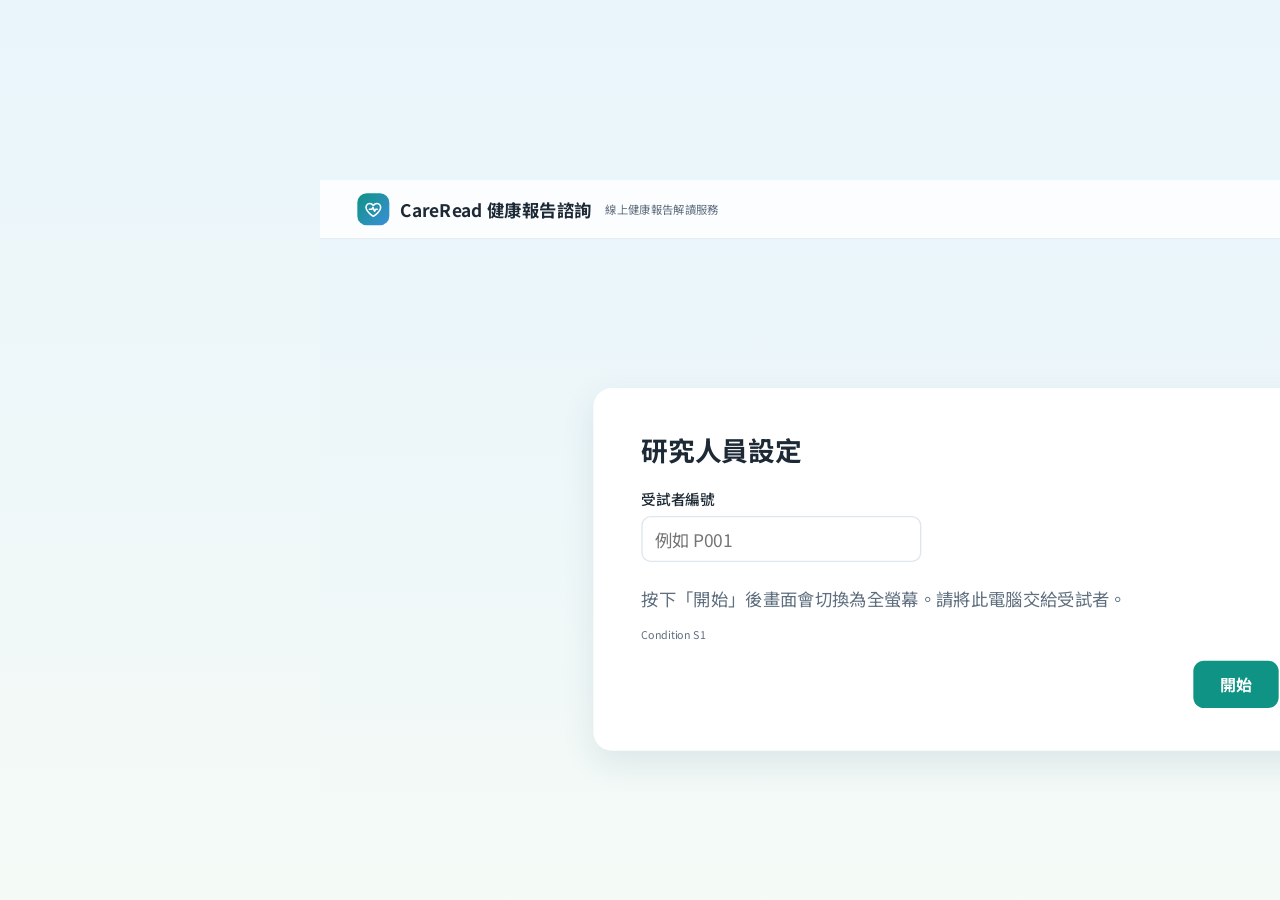
==== s1/index.html @ 4ee14de8 "Add CareRead study website (6 conditions, zh/en) Co-Authored-By: Claude Opus 5.5 <noreply@anthropic." ====
<!doctype html>
<html lang="zh-Hant">
<head>
<meta charset="utf-8">
<meta name="viewport" content="width=device-width, initial-scale=1">
<meta name="robots" content="noindex">
<title>CareRead</title>
<link rel="preconnect" href="https://fonts.googleapis.com">
<link rel="stylesheet" href="https://fonts.googleapis.com/css2?family=Noto+Sans+TC:wght@300;400;500;700&display=swap">
<link rel="stylesheet" href="../assets/style.css">
</head>
<body>
<div id="viewport"><div id="stage"></div></div>
<script>window.CAREREAD_COND = { code: "s1", identity: "ai", style: "task" };</script>
<script src="../assets/config.js"></script>
<script src="../assets/texts.js"></script>
<script src="../assets/app.js"></script>
</body>
</html>
---- assets/style.css ----
/* CareRead study site. One fixed 1920 x 1080 stage, scaled to fit other screens.
   Single light theme on purpose: every participant must see identical colors and
   luminance (pupil measures). No scrolling, no motion except the typing dots. */
:root{
  --bg-top:#e9f5fb; --bg-bottom:#f4faf6;
  --card:#ffffff; --ink:#1d2a36; --muted:#5f6f7f; --line:#dde7ee; --soft:#f3f8fb;
  --brand:#0e9384; --brand-dark:#0b7569; --brand-soft:#e2f4f1;
  --sky:#3b8fd9; --sky-soft:#e6f1fb;
  --flag:#d9534f; --flag-soft:#fdeceb;
  --warm:#f6a33a;
  --f:"Noto Sans TC","PingFang TC","Microsoft JhengHei","Segoe UI",system-ui,sans-serif;
  color-scheme:light;
}
*{box-sizing:border-box}
[hidden]{display:none!important}
html,body{margin:0;height:100%;overflow:hidden;background:var(--bg-bottom)}
body{font-family:var(--f);color:var(--ink);-webkit-font-smoothing:antialiased}
button{font-family:inherit}

#viewport{position:fixed;inset:0;display:grid;place-items:center;background:linear-gradient(180deg,var(--bg-top),var(--bg-bottom))}
#stage{width:1920px;height:1080px;position:relative;transform-origin:center center;
  background:linear-gradient(180deg,var(--bg-top) 0%,var(--bg-bottom) 100%);overflow:hidden}

.screen{position:absolute;inset:0;display:none}
.screen.on{display:flex;flex-direction:column}

/* app bar */
.appbar{height:88px;flex:none;display:flex;align-items:center;gap:16px;padding:0 56px;background:rgba(255,255,255,.85);border-bottom:1px solid var(--line)}
.logo{width:48px;height:48px;border-radius:14px;background:linear-gradient(135deg,var(--brand),var(--sky));display:grid;place-items:center}
.logo svg{width:28px;height:28px}
.app-name{font-size:26px;font-weight:700;letter-spacing:.01em}
.app-tag{font-size:17px;color:var(--muted);margin-left:4px}
.caring{margin-left:auto;display:flex;align-items:center;gap:10px;font-size:19px;background:var(--brand-soft);color:var(--brand-dark);padding:10px 18px;border-radius:999px;font-weight:500}
.caring svg{width:22px;height:22px}

/* generic centered card screens */
.center{flex:1;display:grid;place-items:center;padding:40px}
.panel{background:var(--card);border-radius:28px;box-shadow:0 18px 50px rgba(31,72,96,.10);padding:64px 72px;width:1100px}
.panel h1{font-size:40px;margin:0 0 28px;font-weight:700}
.panel p{font-size:26px;line-height:1.75;margin:0 0 18px}
.panel p:first-of-type{color:var(--muted)}
.btn{font-size:24px;font-weight:700;border:0;border-radius:16px;padding:18px 40px;cursor:pointer;background:var(--brand);color:#fff;transition:background .15s}
.btn:hover:not(:disabled){background:var(--brand-dark)}
.btn:disabled{background:#c6d4dc;cursor:not-allowed}
.btn.ghost{background:#fff;color:var(--brand-dark);border:2px solid var(--brand)}
.btn.ghost:hover:not(:disabled){background:var(--brand-soft)}
.btn:focus-visible{outline:4px solid rgba(59,143,217,.45);outline-offset:3px}
.row-end{display:flex;justify-content:flex-end;align-items:center;gap:20px;margin-top:28px}
.hint{font-size:19px;color:var(--muted)}

/* start screen */
.field{display:grid;gap:10px;margin:8px 0 6px}
.field label{font-size:22px;font-weight:500}
.field input{font-size:26px;padding:14px 18px;border:2px solid var(--line);border-radius:14px;width:420px;font-family:inherit}
.field input:focus{outline:none;border-color:var(--sky)}
.err{color:var(--flag);font-size:19px;min-height:26px}
.lang{position:absolute;top:112px;right:56px;display:flex;gap:6px}
.btn.ghost:disabled{background:#fff;color:#a3b3bf;border-color:#c6d4dc}
.lang button{font-size:16px;border:1px solid var(--line);background:#fff;border-radius:10px;padding:6px 12px;cursor:pointer;color:var(--muted)}
.lang button[aria-pressed="true"]{background:var(--ink);color:#fff;border-color:var(--ink)}
.cond-chip{font-size:16px;color:var(--muted);margin-top:18px}

/* fixation */
.fix{flex:1;display:grid;place-items:center;background:#f4f8fa}
.fix span{font-size:96px;font-weight:300;color:#4b5b6a;line-height:1}
.fix small{position:absolute;bottom:80px;left:0;right:0;text-align:center;font-size:20px;color:var(--muted)}

/* main work area */
.work{flex:1;display:grid;grid-template-columns:900px 1fr;gap:36px;padding:32px 56px 0;min-height:0}
.report-only .work{grid-template-columns:1fr;justify-items:center}
.card{background:var(--card);border-radius:24px;box-shadow:0 12px 36px rgba(31,72,96,.08);padding:30px 34px;min-height:0;position:relative}

/* lab report */
.rep-top{display:flex;justify-content:space-between;align-items:flex-start;gap:20px;padding-bottom:16px;border-bottom:2px solid var(--line);margin-bottom:8px}
.rep-title{font-size:26px;font-weight:700}
.rep-clinic{font-size:17px;color:var(--muted);margin-top:4px;display:flex;align-items:center;gap:8px}
.rep-clinic svg{width:18px;height:18px}
.rep-patient{font-size:17px;color:var(--muted);text-align:right;line-height:1.6}
table.lab{width:100%;border-collapse:collapse}
table.lab th{font-size:16px;font-weight:500;color:var(--muted);text-align:left;padding:10px 12px;letter-spacing:.04em}
table.lab td{font-size:20px;padding:11px 12px;border-top:1px solid var(--line)}
table.lab td.num{font-variant-numeric:tabular-nums;font-weight:500}
table.lab td.ref{color:var(--muted);font-variant-numeric:tabular-nums}
table.lab td .unit{font-size:15px;color:var(--muted);font-weight:400;margin-left:6px}
table.lab tr.high td{background:var(--flag-soft)}
table.lab tr.high td.num{color:var(--flag);font-weight:700}
.flag{display:inline-block;font-size:16px;font-weight:700;color:var(--flag);background:#fff;border:1.5px solid var(--flag);border-radius:999px;padding:2px 10px}
.rep-note{margin-top:14px;font-size:18px;color:var(--flag);font-weight:500;display:flex;gap:8px;align-items:center}
.rep-note svg{width:20px;height:20px;flex:none}
.report-only .card.report{width:980px}

/* chat */
.chat{display:flex;flex-direction:column;gap:18px;padding:28px 30px}
.chat-head{display:flex;align-items:center;gap:10px;font-size:17px;color:var(--muted);padding-bottom:12px;border-bottom:1px solid var(--line)}
.chat-head .dot{width:10px;height:10px;border-radius:50%;background:#2ec27e}
.bubble{border-radius:20px;padding:16px 20px;font-size:21px;line-height:1.65}
.bubble.user{align-self:flex-end;max-width:84%;background:var(--sky-soft);border-bottom-right-radius:6px}
.file{display:inline-flex;align-items:center;gap:8px;background:#fff;border:1px solid var(--line);border-radius:12px;padding:6px 12px;font-size:16px;color:var(--muted);margin-bottom:10px}
.file svg{width:18px;height:18px}
.adv{display:flex;gap:14px;align-items:flex-start}
.avatar{width:58px;height:58px;border-radius:50%;flex:none;display:grid;place-items:center;color:#fff;font-weight:700;font-size:21px;position:relative}
.avatar.ai{border-radius:18px;background:linear-gradient(135deg,var(--brand),var(--sky))}
.avatar.ai svg{width:32px;height:32px}
.avatar.doc,.avatar.hyb{background:linear-gradient(135deg,#2f9e6e,#1e7f58)}
.avatar .mini{position:absolute;right:-6px;bottom:-6px;width:28px;height:28px;border-radius:9px;background:linear-gradient(135deg,var(--brand),var(--sky));border:3px solid #fff;display:grid;place-items:center}
.avatar .mini svg{width:14px;height:14px}
.adv-body{flex:1;min-width:0}
.adv-name{font-size:20px;font-weight:700;display:flex;align-items:baseline;gap:10px;flex-wrap:wrap}
.adv-role{font-size:16px;font-weight:500;color:var(--brand-dark);background:var(--brand-soft);border-radius:999px;padding:2px 12px}
.bubble.adv-msg{background:var(--soft);border:1px solid var(--line);border-top-left-radius:6px;margin-top:8px}
.bubble.adv-msg p{margin:0 0 12px}
.bubble.adv-msg p:last-child{margin:0}
.disclosure{margin-top:12px;font-size:16px;color:var(--muted);display:flex;gap:8px;align-items:flex-start;line-height:1.5}
.disclosure svg{width:18px;height:18px;flex:none;margin-top:2px}
.typing{display:inline-flex;align-items:center;gap:12px;font-size:18px;color:var(--muted);background:var(--soft);border:1px solid var(--line);border-radius:20px;border-top-left-radius:6px;padding:14px 18px;margin-top:8px}
.dots{display:inline-flex;gap:6px}
.dots i{width:9px;height:9px;border-radius:50%;background:#9fb3c2;animation:blink 1.2s infinite}
.dots i:nth-child(2){animation-delay:.2s}.dots i:nth-child(3){animation-delay:.4s}
@keyframes blink{0%,80%,100%{opacity:.25}40%{opacity:1}}
@media (prefers-reduced-motion:reduce){.dots i{animation:none;opacity:.6}}

/* bottom bar */
.bottom{height:132px;flex:none;display:flex;align-items:center;gap:22px;padding:0 56px;margin-top:24px;background:rgba(255,255,255,.9);border-top:1px solid var(--line)}
.bottom .q{font-size:24px;font-weight:700;margin-right:auto}
.report-only .bottom .q{font-weight:500;color:var(--muted);font-size:20px}

/* AOI debug overlay (?aoi=1) */
.aoi-on [data-aoi]{outline:3px dashed rgba(217,83,79,.85);outline-offset:3px;position:relative}
.aoi-on [data-aoi]::after{content:attr(data-aoi);position:absolute;top:-14px;right:6px;font:700 12px/1 monospace;background:#d9534f;color:#fff;padding:3px 6px;border-radius:4px;z-index:5}
.aoi-on span[data-aoi]{outline-width:2px}
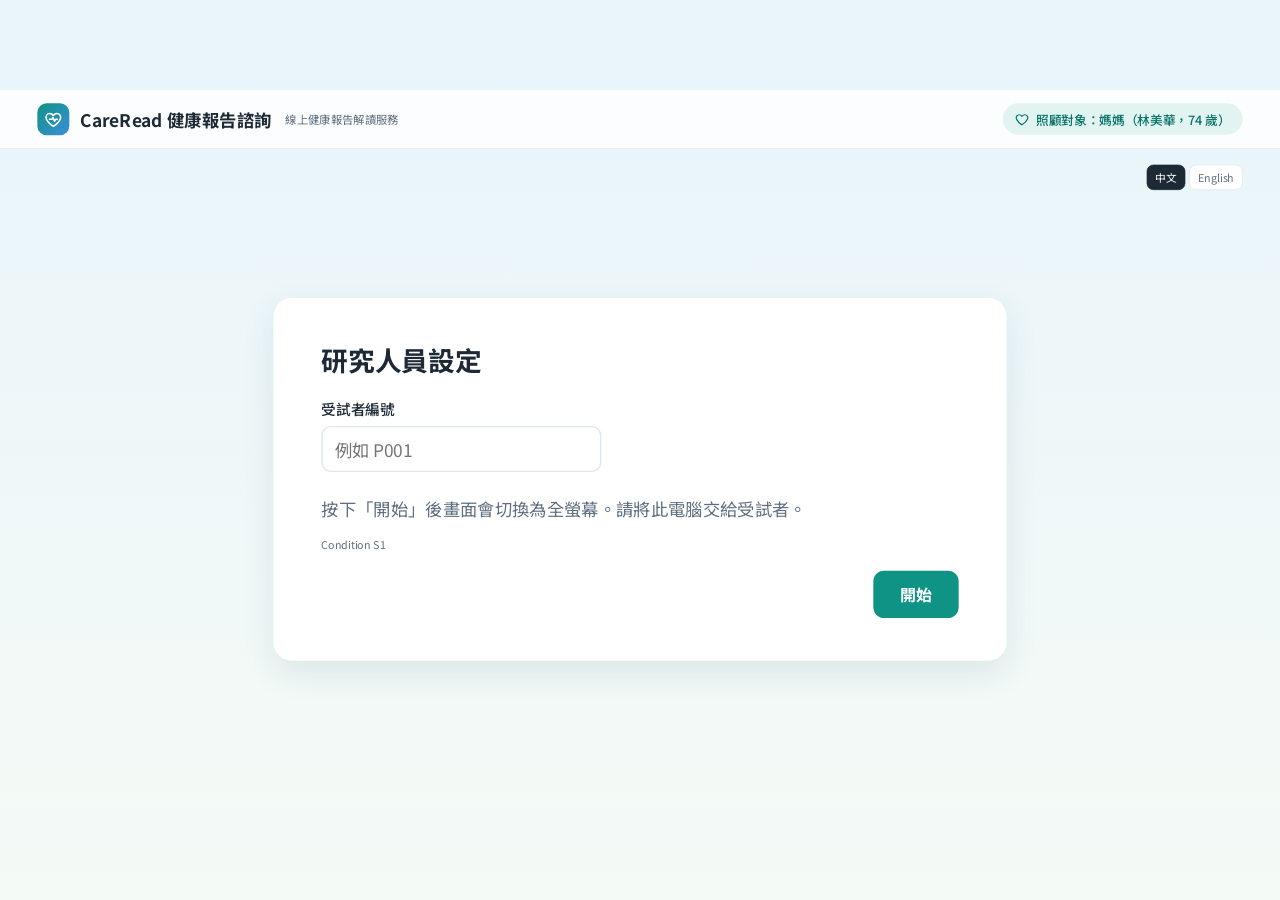
==== commit 2b922461: "Version asset links so browsers load updated files Co-Authored-By: Claude Opus 5.5 <noreply@anthropi" ====
--- a/s1/index.html
+++ b/s1/index.html
@@ -7,13 +7,13 @@
 <title>CareRead</title>
 <link rel="preconnect" href="https://fonts.googleapis.com">
 <link rel="stylesheet" href="https://fonts.googleapis.com/css2?family=Noto+Sans+TC:wght@300;400;500;700&display=swap">
-<link rel="stylesheet" href="../assets/style.css">
+<link rel="stylesheet" href="../assets/style.css?v=2">
 </head>
 <body>
 <div id="viewport"><div id="stage"></div></div>
 <script>window.CAREREAD_COND = { code: "s1", identity: "ai", style: "task" };</script>
-<script src="../assets/config.js"></script>
-<script src="../assets/texts.js"></script>
-<script src="../assets/app.js"></script>
+<script src="../assets/config.js?v=2"></script>
+<script src="../assets/texts.js?v=2"></script>
+<script src="../assets/app.js?v=2"></script>
 </body>
 </html>
--- a/assets/style.css
+++ b/assets/style.css
@@ -17,8 +17,8 @@
 body{font-family:var(--f);color:var(--ink);-webkit-font-smoothing:antialiased}
 button{font-family:inherit}
 
-#viewport{position:fixed;inset:0;display:grid;place-items:center;background:linear-gradient(180deg,var(--bg-top),var(--bg-bottom))}
-#stage{width:1920px;height:1080px;position:relative;transform-origin:center center;
+#viewport{position:fixed;inset:0;overflow:hidden;background:linear-gradient(180deg,var(--bg-top),var(--bg-bottom))}
+#stage{width:1920px;height:1080px;position:absolute;top:0;left:0;transform-origin:0 0;
   background:linear-gradient(180deg,var(--bg-top) 0%,var(--bg-bottom) 100%);overflow:hidden}
 
 .screen{position:absolute;inset:0;display:none}
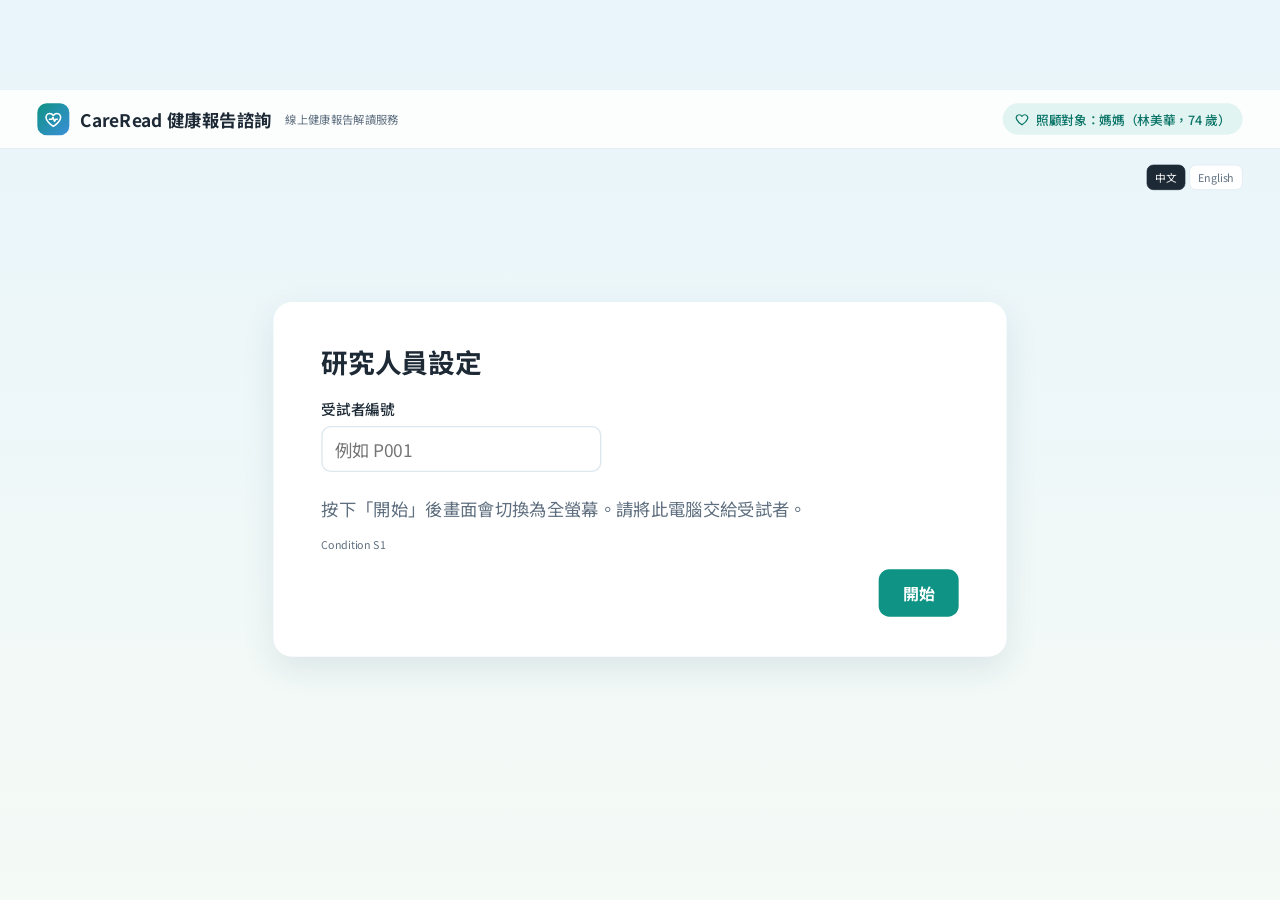
==== commit ac8a26b3: "Eye-tracking redesign: advisor introduction, avatars, 3-turn chat with verification probes, emoji so" ====
--- a/s1/index.html
+++ b/s1/index.html
@@ -6,14 +6,14 @@
 <meta name="robots" content="noindex">
 <title>CareRead</title>
 <link rel="preconnect" href="https://fonts.googleapis.com">
-<link rel="stylesheet" href="https://fonts.googleapis.com/css2?family=Noto+Sans+TC:wght@300;400;500;700&display=swap">
-<link rel="stylesheet" href="../assets/style.css?v=2">
+<link rel="stylesheet" href="https://fonts.googleapis.com/css2?family=Noto+Sans+TC:wght@300;400;500;700&family=Noto+Color+Emoji&display=swap">
+<link rel="stylesheet" href="../assets/style.css?v=3">
 </head>
 <body>
 <div id="viewport"><div id="stage"></div></div>
 <script>window.CAREREAD_COND = { code: "s1", identity: "ai", style: "task" };</script>
-<script src="../assets/config.js?v=2"></script>
-<script src="../assets/texts.js?v=2"></script>
-<script src="../assets/app.js?v=2"></script>
+<script src="../assets/config.js?v=3"></script>
+<script src="../assets/texts.js?v=3"></script>
+<script src="../assets/app.js?v=3"></script>
 </body>
 </html>
--- a/assets/style.css
+++ b/assets/style.css
@@ -1,14 +1,17 @@
 /* CareRead study site. One fixed 1920 x 1080 stage, scaled to fit other screens.
-   Single light theme on purpose: every participant must see identical colors and
-   luminance (pupil measures). No scrolling, no motion except the typing dots. */
+   Eye-tracking rules used throughout:
+   - single light theme so every participant sees the same colors and luminance (pupil data);
+   - no scrolling and no layout shifts: each area of interest (data-aoi) keeps a fixed position;
+   - large text (22 px+) and at least 16 px of empty space between neighbouring AOIs,
+     so fixations can be assigned to one AOI with a screen-based tracker (about 0.5 degree accuracy);
+   - the only motion is the three typing dots. */
 :root{
   --bg-top:#e9f5fb; --bg-bottom:#f4faf6;
   --card:#ffffff; --ink:#1d2a36; --muted:#5f6f7f; --line:#dde7ee; --soft:#f3f8fb;
   --brand:#0e9384; --brand-dark:#0b7569; --brand-soft:#e2f4f1;
   --sky:#3b8fd9; --sky-soft:#e6f1fb;
   --flag:#d9534f; --flag-soft:#fdeceb;
-  --warm:#f6a33a;
-  --f:"Noto Sans TC","PingFang TC","Microsoft JhengHei","Segoe UI",system-ui,sans-serif;
+  --f:"Noto Sans TC","PingFang TC","Microsoft JhengHei","Segoe UI",system-ui,sans-serif,"Noto Color Emoji","Segoe UI Emoji","Apple Color Emoji";
   color-scheme:light;
 }
 *{box-sizing:border-box}
@@ -20,12 +23,11 @@
 #viewport{position:fixed;inset:0;overflow:hidden;background:linear-gradient(180deg,var(--bg-top),var(--bg-bottom))}
 #stage{width:1920px;height:1080px;position:absolute;top:0;left:0;transform-origin:0 0;
   background:linear-gradient(180deg,var(--bg-top) 0%,var(--bg-bottom) 100%);overflow:hidden}
-
 .screen{position:absolute;inset:0;display:none}
 .screen.on{display:flex;flex-direction:column}
 
 /* app bar */
-.appbar{height:88px;flex:none;display:flex;align-items:center;gap:16px;padding:0 56px;background:rgba(255,255,255,.85);border-bottom:1px solid var(--line)}
+.appbar{height:88px;flex:none;display:flex;align-items:center;gap:16px;padding:0 56px;background:rgba(255,255,255,.88);border-bottom:1px solid var(--line)}
 .logo{width:48px;height:48px;border-radius:14px;background:linear-gradient(135deg,var(--brand),var(--sky));display:grid;place-items:center}
 .logo svg{width:28px;height:28px}
 .app-name{font-size:26px;font-weight:700;letter-spacing:.01em}
@@ -33,19 +35,27 @@
 .caring{margin-left:auto;display:flex;align-items:center;gap:10px;font-size:19px;background:var(--brand-soft);color:var(--brand-dark);padding:10px 18px;border-radius:999px;font-weight:500}
 .caring svg{width:22px;height:22px}
 
-/* generic centered card screens */
+/* centered panels */
 .center{flex:1;display:grid;place-items:center;padding:40px}
-.panel{background:var(--card);border-radius:28px;box-shadow:0 18px 50px rgba(31,72,96,.10);padding:64px 72px;width:1100px}
-.panel h1{font-size:40px;margin:0 0 28px;font-weight:700}
-.panel p{font-size:26px;line-height:1.75;margin:0 0 18px}
-.panel p:first-of-type{color:var(--muted)}
-.btn{font-size:24px;font-weight:700;border:0;border-radius:16px;padding:18px 40px;cursor:pointer;background:var(--brand);color:#fff;transition:background .15s}
+.panel{background:var(--card);border-radius:28px;box-shadow:0 18px 50px rgba(31,72,96,.10);padding:60px 72px;width:1100px}
+.panel.wide{width:1260px}
+.panel h1{font-size:40px;margin:0 0 26px;font-weight:700}
+.panel p{font-size:26px;line-height:1.75;margin:0 0 16px}
+.steps{display:flex;gap:18px;margin:28px 0 6px}
+.step{flex:1;display:flex;align-items:center;gap:14px;background:var(--soft);border:1px solid var(--line);border-radius:18px;padding:18px 20px;font-size:23px;font-weight:500}
+.step b{width:42px;height:42px;border-radius:50%;background:var(--brand);color:#fff;display:grid;place-items:center;font-size:21px;flex:none}
+.panel .note-line{font-size:22px;color:var(--muted);margin-top:22px}
+
+/* buttons */
+.btn{font-size:24px;font-weight:700;border:0;border-radius:16px;padding:18px 36px;cursor:pointer;background:var(--brand);color:#fff;transition:background .15s}
 .btn:hover:not(:disabled){background:var(--brand-dark)}
 .btn:disabled{background:#c6d4dc;cursor:not-allowed}
 .btn.ghost{background:#fff;color:var(--brand-dark);border:2px solid var(--brand)}
 .btn.ghost:hover:not(:disabled){background:var(--brand-soft)}
+.btn.ghost:disabled{background:#fff;color:#a3b3bf;border-color:#c6d4dc}
 .btn:focus-visible{outline:4px solid rgba(59,143,217,.45);outline-offset:3px}
-.row-end{display:flex;justify-content:flex-end;align-items:center;gap:20px;margin-top:28px}
+.btn.next{font-size:22px;font-weight:500;padding:18px 30px;max-width:1100px;white-space:nowrap;overflow:hidden;text-overflow:ellipsis}
+.row-end{display:flex;justify-content:flex-end;align-items:center;gap:20px;margin-top:26px}
 .hint{font-size:19px;color:var(--muted)}
 
 /* start screen */
@@ -55,7 +65,6 @@
 .field input:focus{outline:none;border-color:var(--sky)}
 .err{color:var(--flag);font-size:19px;min-height:26px}
 .lang{position:absolute;top:112px;right:56px;display:flex;gap:6px}
-.btn.ghost:disabled{background:#fff;color:#a3b3bf;border-color:#c6d4dc}
 .lang button{font-size:16px;border:1px solid var(--line);background:#fff;border-radius:10px;padding:6px 12px;cursor:pointer;color:var(--muted)}
 .lang button[aria-pressed="true"]{background:var(--ink);color:#fff;border-color:var(--ink)}
 .cond-chip{font-size:16px;color:var(--muted);margin-top:18px}
@@ -65,54 +74,84 @@
 .fix span{font-size:96px;font-weight:300;color:#4b5b6a;line-height:1}
 .fix small{position:absolute;bottom:80px;left:0;right:0;text-align:center;font-size:20px;color:var(--muted)}
 
-/* main work area */
-.work{flex:1;display:grid;grid-template-columns:900px 1fr;gap:36px;padding:32px 56px 0;min-height:0}
-.report-only .work{grid-template-columns:1fr;justify-items:center}
-.card{background:var(--card);border-radius:24px;box-shadow:0 12px 36px rgba(31,72,96,.08);padding:30px 34px;min-height:0;position:relative}
+/* work area: report left, chat right */
+.work{flex:1;display:grid;grid-template-columns:860px 1fr;gap:44px;padding:28px 56px 0;min-height:0}
+.report-only .work{grid-template-columns:860px;justify-content:center}
+.card{background:var(--card);border-radius:24px;box-shadow:0 12px 36px rgba(31,72,96,.08);min-height:0;position:relative}
 
-/* lab report */
-.rep-top{display:flex;justify-content:space-between;align-items:flex-start;gap:20px;padding-bottom:16px;border-bottom:2px solid var(--line);margin-bottom:8px}
+/* lab report (grid rows: one AOI per test) */
+.report{padding:26px 30px;align-self:start}
+.rep-top{display:flex;justify-content:space-between;align-items:flex-start;gap:20px;padding-bottom:16px;border-bottom:2px solid var(--line);margin-bottom:4px}
 .rep-title{font-size:26px;font-weight:700}
 .rep-clinic{font-size:17px;color:var(--muted);margin-top:4px;display:flex;align-items:center;gap:8px}
 .rep-clinic svg{width:18px;height:18px}
 .rep-patient{font-size:17px;color:var(--muted);text-align:right;line-height:1.6}
-table.lab{width:100%;border-collapse:collapse}
-table.lab th{font-size:16px;font-weight:500;color:var(--muted);text-align:left;padding:10px 12px;letter-spacing:.04em}
-table.lab td{font-size:20px;padding:11px 12px;border-top:1px solid var(--line)}
-table.lab td.num{font-variant-numeric:tabular-nums;font-weight:500}
-table.lab td.ref{color:var(--muted);font-variant-numeric:tabular-nums}
-table.lab td .unit{font-size:15px;color:var(--muted);font-weight:400;margin-left:6px}
-table.lab tr.high td{background:var(--flag-soft)}
-table.lab tr.high td.num{color:var(--flag);font-weight:700}
+.lab-row{display:grid;grid-template-columns:1.8fr 1.1fr .95fr .8fr;align-items:center;column-gap:10px;padding:0 14px;height:60px;border-top:1px solid var(--line);font-size:22px}
+.lab-head{height:42px;border-top:0;font-size:16px;color:var(--muted);letter-spacing:.04em}
+.lab-row .num{font-weight:500;font-variant-numeric:tabular-nums}
+.lab-row .ref{color:var(--muted);font-variant-numeric:tabular-nums}
+.unit{font-size:15px;color:var(--muted);font-weight:400;margin-left:6px}
+.lab-row.high{background:var(--flag-soft)}
+.lab-row.high .num{color:var(--flag);font-weight:700}
 .flag{display:inline-block;font-size:16px;font-weight:700;color:var(--flag);background:#fff;border:1.5px solid var(--flag);border-radius:999px;padding:2px 10px}
-.rep-note{margin-top:14px;font-size:18px;color:var(--flag);font-weight:500;display:flex;gap:8px;align-items:center}
+.rep-note{margin-top:16px;font-size:19px;color:var(--flag);font-weight:500;display:flex;gap:8px;align-items:center}
 .rep-note svg{width:20px;height:20px;flex:none}
-.report-only .card.report{width:980px}
+
+/* avatars (original illustrations, cropped by the frame) */
+.av{position:relative;flex:none;overflow:visible}
+.av svg{display:block;width:100%;height:100%}
+.av.doc > svg{border-radius:50%;background:#d7efe8}
+.av.ai{border-radius:30%;background:linear-gradient(135deg,var(--brand),var(--sky))}
+.av.ai > svg{border-radius:30%;overflow:hidden}
+.av.lg{width:176px;height:176px}
+.av.md{width:84px;height:84px}
+.av.sm{width:52px;height:52px}
+.av .mini{position:absolute;right:-4%;bottom:-4%;width:40%;height:40%;border-radius:30%;background:linear-gradient(135deg,var(--brand),var(--sky));border:3px solid #fff;display:grid;place-items:center}
+.av .mini svg{width:62%;height:62%}
+.av.sm .mini{border-width:2px}
+
+.role{display:inline-block;margin-top:6px;font-size:18px;font-weight:500;color:var(--brand-dark);background:var(--brand-soft);border-radius:999px;padding:3px 14px}
+.role.big{font-size:22px;padding:6px 18px;margin-top:10px}
+
+/* advisor introduction */
+.intro{flex:1;display:grid;place-items:center;padding:24px}
+.intro-card{width:1240px;background:#fff;border-radius:32px;box-shadow:0 18px 50px rgba(31,72,96,.10);padding:48px 64px 52px;
+  display:grid;grid-template-columns:176px 1fr;column-gap:52px;row-gap:36px;align-items:start}
+.intro-h{grid-column:1/-1;margin:0;font-size:24px;color:var(--muted);font-weight:500}
+.intro-name{font-size:44px;font-weight:700;line-height:1.2}
+.intro-bio{font-size:25px;line-height:1.7;margin:22px 0 0;max-width:900px}
+.flow-wrap{margin-top:26px}
+.flow-label{font-size:18px;color:var(--muted);margin-bottom:10px}
+.flow{display:flex;align-items:center;gap:14px;flex-wrap:wrap}
+.flow .st{display:flex;align-items:center;gap:12px;background:var(--soft);border:1px solid var(--line);border-radius:16px;padding:12px 20px 12px 12px;font-size:22px;font-weight:500}
+.flow .st i{width:40px;height:40px;border-radius:12px;display:grid;place-items:center;background:var(--sky)}
+.flow .st i.ai{background:linear-gradient(135deg,var(--brand),var(--sky))}
+.flow .st i.doc{background:#2f9e6e}
+.flow .st i.send{background:#7c8b99}
+.flow .st i svg{width:24px;height:24px}
+.flow .arr{font-size:28px;color:#9fb3c2}
+.greet{grid-column:1/-1;display:flex;gap:14px;align-items:flex-start;padding-top:30px;border-top:1px solid var(--line)}
+.greet .bubble{font-size:25px}
 
 /* chat */
-.chat{display:flex;flex-direction:column;gap:18px;padding:28px 30px}
-.chat-head{display:flex;align-items:center;gap:10px;font-size:17px;color:var(--muted);padding-bottom:12px;border-bottom:1px solid var(--line)}
-.chat-head .dot{width:10px;height:10px;border-radius:50%;background:#2ec27e}
-.bubble{border-radius:20px;padding:16px 20px;font-size:21px;line-height:1.65}
-.bubble.user{align-self:flex-end;max-width:84%;background:var(--sky-soft);border-bottom-right-radius:6px}
+.chat{display:flex;flex-direction:column;overflow:hidden}
+.chat-top{display:flex;align-items:center;gap:16px;padding:18px 28px;border-bottom:1px solid var(--line);background:#fbfdfe}
+.chat-id{display:flex;align-items:center;gap:18px}
+.chat-id .nm{font-size:26px;font-weight:700}
+.turn{margin-left:auto;font-size:17px;color:var(--muted);background:var(--soft);border:1px solid var(--line);border-radius:999px;padding:6px 16px}
+.msgs{flex:1;display:flex;flex-direction:column;gap:30px;padding:30px 30px 24px}
+.bubble{border-radius:22px;padding:16px 22px;font-size:24px;line-height:1.65}
+.bubble.user{align-self:flex-end;max-width:78%;background:var(--sky-soft);border-bottom-right-radius:6px}
 .file{display:inline-flex;align-items:center;gap:8px;background:#fff;border:1px solid var(--line);border-radius:12px;padding:6px 12px;font-size:16px;color:var(--muted);margin-bottom:10px}
 .file svg{width:18px;height:18px}
 .adv{display:flex;gap:14px;align-items:flex-start}
-.avatar{width:58px;height:58px;border-radius:50%;flex:none;display:grid;place-items:center;color:#fff;font-weight:700;font-size:21px;position:relative}
-.avatar.ai{border-radius:18px;background:linear-gradient(135deg,var(--brand),var(--sky))}
-.avatar.ai svg{width:32px;height:32px}
-.avatar.doc,.avatar.hyb{background:linear-gradient(135deg,#2f9e6e,#1e7f58)}
-.avatar .mini{position:absolute;right:-6px;bottom:-6px;width:28px;height:28px;border-radius:9px;background:linear-gradient(135deg,var(--brand),var(--sky));border:3px solid #fff;display:grid;place-items:center}
-.avatar .mini svg{width:14px;height:14px}
 .adv-body{flex:1;min-width:0}
-.adv-name{font-size:20px;font-weight:700;display:flex;align-items:baseline;gap:10px;flex-wrap:wrap}
-.adv-role{font-size:16px;font-weight:500;color:var(--brand-dark);background:var(--brand-soft);border-radius:999px;padding:2px 12px}
-.bubble.adv-msg{background:var(--soft);border:1px solid var(--line);border-top-left-radius:6px;margin-top:8px}
-.bubble.adv-msg p{margin:0 0 12px}
-.bubble.adv-msg p:last-child{margin:0}
-.disclosure{margin-top:12px;font-size:16px;color:var(--muted);display:flex;gap:8px;align-items:flex-start;line-height:1.5}
-.disclosure svg{width:18px;height:18px;flex:none;margin-top:2px}
-.typing{display:inline-flex;align-items:center;gap:12px;font-size:18px;color:var(--muted);background:var(--soft);border:1px solid var(--line);border-radius:20px;border-top-left-radius:6px;padding:14px 18px;margin-top:8px}
+.bubble.adv-msg{background:var(--soft);border:1px solid var(--line);border-top-left-radius:6px;padding:20px 24px}
+.adv-msg p{margin:0}
+.adv-msg p + p{margin-top:24px}
+.tag{margin-top:12px;font-size:17px;color:var(--muted);display:flex;gap:8px;align-items:center}
+.tag svg{width:18px;height:18px;flex:none}
+.typing{display:inline-flex;align-items:center;gap:12px;font-size:19px;color:var(--muted);background:var(--soft);border:1px solid var(--line);border-radius:20px;border-top-left-radius:6px;padding:16px 20px}
 .dots{display:inline-flex;gap:6px}
 .dots i{width:9px;height:9px;border-radius:50%;background:#9fb3c2;animation:blink 1.2s infinite}
 .dots i:nth-child(2){animation-delay:.2s}.dots i:nth-child(3){animation-delay:.4s}
@@ -120,11 +159,12 @@
 @media (prefers-reduced-motion:reduce){.dots i{animation:none;opacity:.6}}
 
 /* bottom bar */
-.bottom{height:132px;flex:none;display:flex;align-items:center;gap:22px;padding:0 56px;margin-top:24px;background:rgba(255,255,255,.9);border-top:1px solid var(--line)}
+.bottom{height:112px;flex:none;display:flex;align-items:center;justify-content:flex-end;gap:22px;padding:0 56px;margin-top:24px;background:rgba(255,255,255,.9);border-top:1px solid var(--line)}
 .bottom .q{font-size:24px;font-weight:700;margin-right:auto}
-.report-only .bottom .q{font-weight:500;color:var(--muted);font-size:20px}
+.report-only .bottom .q,#advisor .bottom .q{font-weight:500;color:var(--muted);font-size:21px}
 
-/* AOI debug overlay (?aoi=1) */
-.aoi-on [data-aoi]{outline:3px dashed rgba(217,83,79,.85);outline-offset:3px;position:relative}
-.aoi-on [data-aoi]::after{content:attr(data-aoi);position:absolute;top:-14px;right:6px;font:700 12px/1 monospace;background:#d9534f;color:#fff;padding:3px 6px;border-radius:4px;z-index:5}
-.aoi-on span[data-aoi]{outline-width:2px}
+/* AOI overlay for checking layouts (?aoi=1) */
+.aoi-on [data-aoi]{outline:3px dashed rgba(217,83,79,.85);outline-offset:2px;position:relative}
+.aoi-on [data-aoi]::after{content:attr(data-aoi);position:absolute;top:-12px;right:6px;font:700 12px/1 monospace;background:#d9534f;color:#fff;padding:3px 6px;border-radius:4px;z-index:5;white-space:nowrap}
+.aoi-on span[data-aoi]{outline-width:2px;outline-color:rgba(59,143,217,.9)}
+.aoi-on span[data-aoi]::after{background:#3b8fd9;top:-16px;right:auto;left:0}
